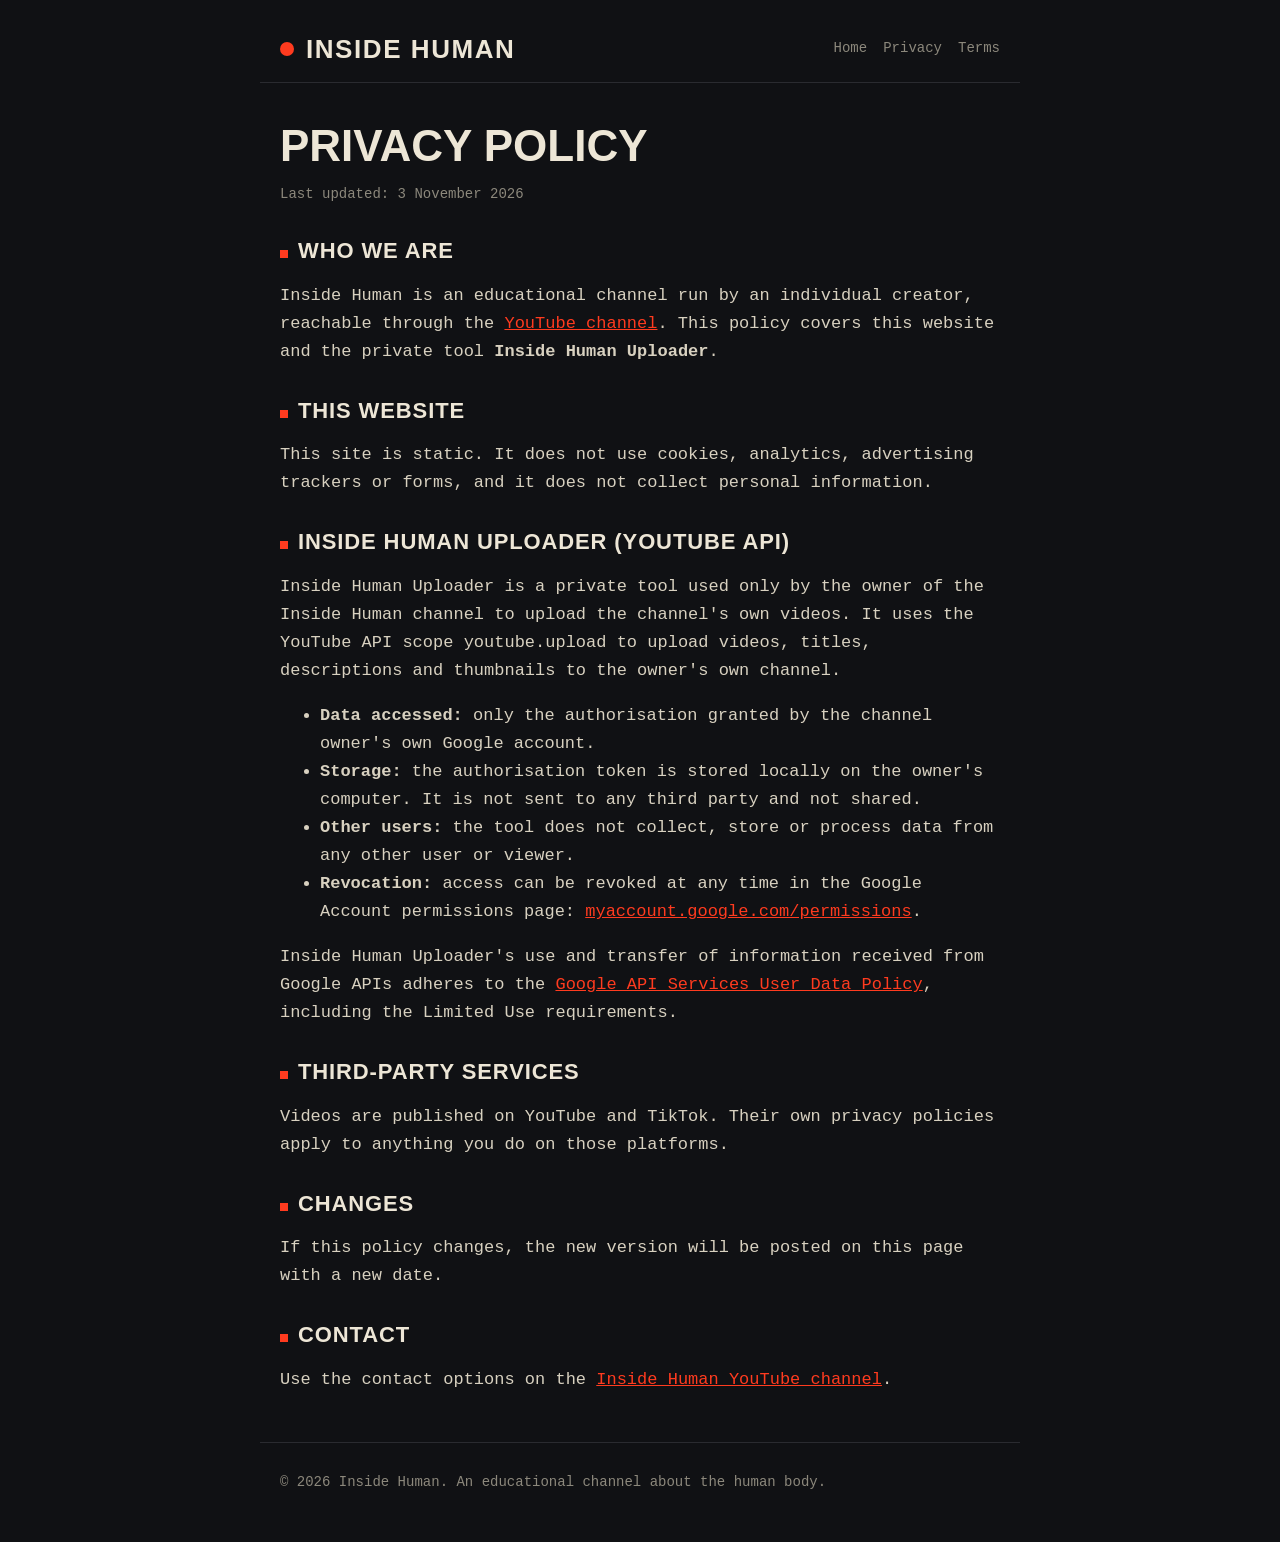
==== privacy.html @ ed04992b "Create privacy.html" ====
<!doctype html>
<html lang="en"><head><meta charset="utf-8"><meta name="viewport" content="width=device-width,initial-scale=1">
<title>Privacy Policy - Inside Human</title><meta name="description" content="Privacy policy for Inside Human and the Inside Human Uploader tool.">
<link rel="stylesheet" href="style.css"></head><body>
<header><span class="logo"></span><a class="brand" href="index.html">Inside Human</a>
<nav><a href="index.html">Home</a><a href="privacy.html">Privacy</a><a href="terms.html">Terms</a></nav></header><main>
<h1>Privacy Policy</h1>
<p class="small">Last updated: 3 November 2026</p>
<h2>Who we are</h2>
<p>Inside Human is an educational channel run by an individual creator, reachable through the <a href="https://www.youtube.com/@InsideHumanExtreme">YouTube channel</a>. This policy covers this website and the private tool <strong>Inside Human Uploader</strong>.</p>
<h2>This website</h2>
<p>This site is static. It does not use cookies, analytics, advertising trackers or forms, and it does not collect personal information.</p>
<h2>Inside Human Uploader (YouTube API)</h2>
<p>Inside Human Uploader is a private tool used only by the owner of the Inside Human channel to upload the channel's own videos. It uses the YouTube API scope <code>youtube.upload</code> to upload videos, titles, descriptions and thumbnails to the owner's own channel.</p>
<ul>
<li><strong>Data accessed:</strong> only the authorisation granted by the channel owner's own Google account.</li>
<li><strong>Storage:</strong> the authorisation token is stored locally on the owner's computer. It is not sent to any third party and not shared.</li>
<li><strong>Other users:</strong> the tool does not collect, store or process data from any other user or viewer.</li>
<li><strong>Revocation:</strong> access can be revoked at any time in the Google Account permissions page: <a href="https://myaccount.google.com/permissions">myaccount.google.com/permissions</a>.</li>
</ul>
<p>Inside Human Uploader's use and transfer of information received from Google APIs adheres to the <a href="https://developers.google.com/terms/api-services-user-data-policy">Google API Services User Data Policy</a>, including the Limited Use requirements.</p>
<h2>Third-party services</h2>
<p>Videos are published on YouTube and TikTok. Their own privacy policies apply to anything you do on those platforms.</p>
<h2>Changes</h2>
<p>If this policy changes, the new version will be posted on this page with a new date.</p>
<h2>Contact</h2>
<p>Use the contact options on the <a href="https://www.youtube.com/@InsideHumanExtreme">Inside Human YouTube channel</a>.</p>
</main><footer>&copy; 2026 Inside Human. An educational channel about the human body.</footer></body></html>
---- style.css ----
:root{--ink:#101114;--paper:#EDE6D6;--red:#FF3B1F;--graphite:#8C887C;--slate:#2A2B30}
*{box-sizing:border-box}
body{margin:0;background:var(--ink);color:var(--paper);font:17px/1.65 "IBM Plex Mono",ui-monospace,Menlo,Consolas,monospace}
header,main,footer{max-width:760px;margin:0 auto;padding:0 20px}
header{padding-top:36px;display:flex;align-items:center;gap:12px;border-bottom:1px solid var(--slate);padding-bottom:20px}
.logo{width:14px;height:14px;border-radius:50%;background:var(--red);flex:none}
.brand{font:800 26px/1 "Big Shoulders Display","Arial Narrow",Impact,sans-serif;letter-spacing:.06em;text-transform:uppercase;color:var(--paper);text-decoration:none}
nav{margin-left:auto;font-size:14px}
nav a{color:var(--graphite);margin-left:16px;text-decoration:none}
nav a:hover{color:var(--paper)}
h1{font:800 44px/1.05 "Big Shoulders Display","Arial Narrow",Impact,sans-serif;text-transform:uppercase;margin:40px 0 8px}
h2{font:800 22px/1.2 "Big Shoulders Display","Arial Narrow",Impact,sans-serif;text-transform:uppercase;letter-spacing:.04em;margin:32px 0 6px;color:var(--paper)}
h2::before{content:"";display:inline-block;width:8px;height:8px;background:var(--red);margin-right:10px}
p,li{color:#d8d1c0}
a{color:var(--red)}
.small{color:var(--graphite);font-size:14px}
footer{padding:28px 20px 48px;margin-top:48px;border-top:1px solid var(--slate);color:var(--graphite);font-size:14px}
@media(max-width:520px){h1{font-size:34px}}
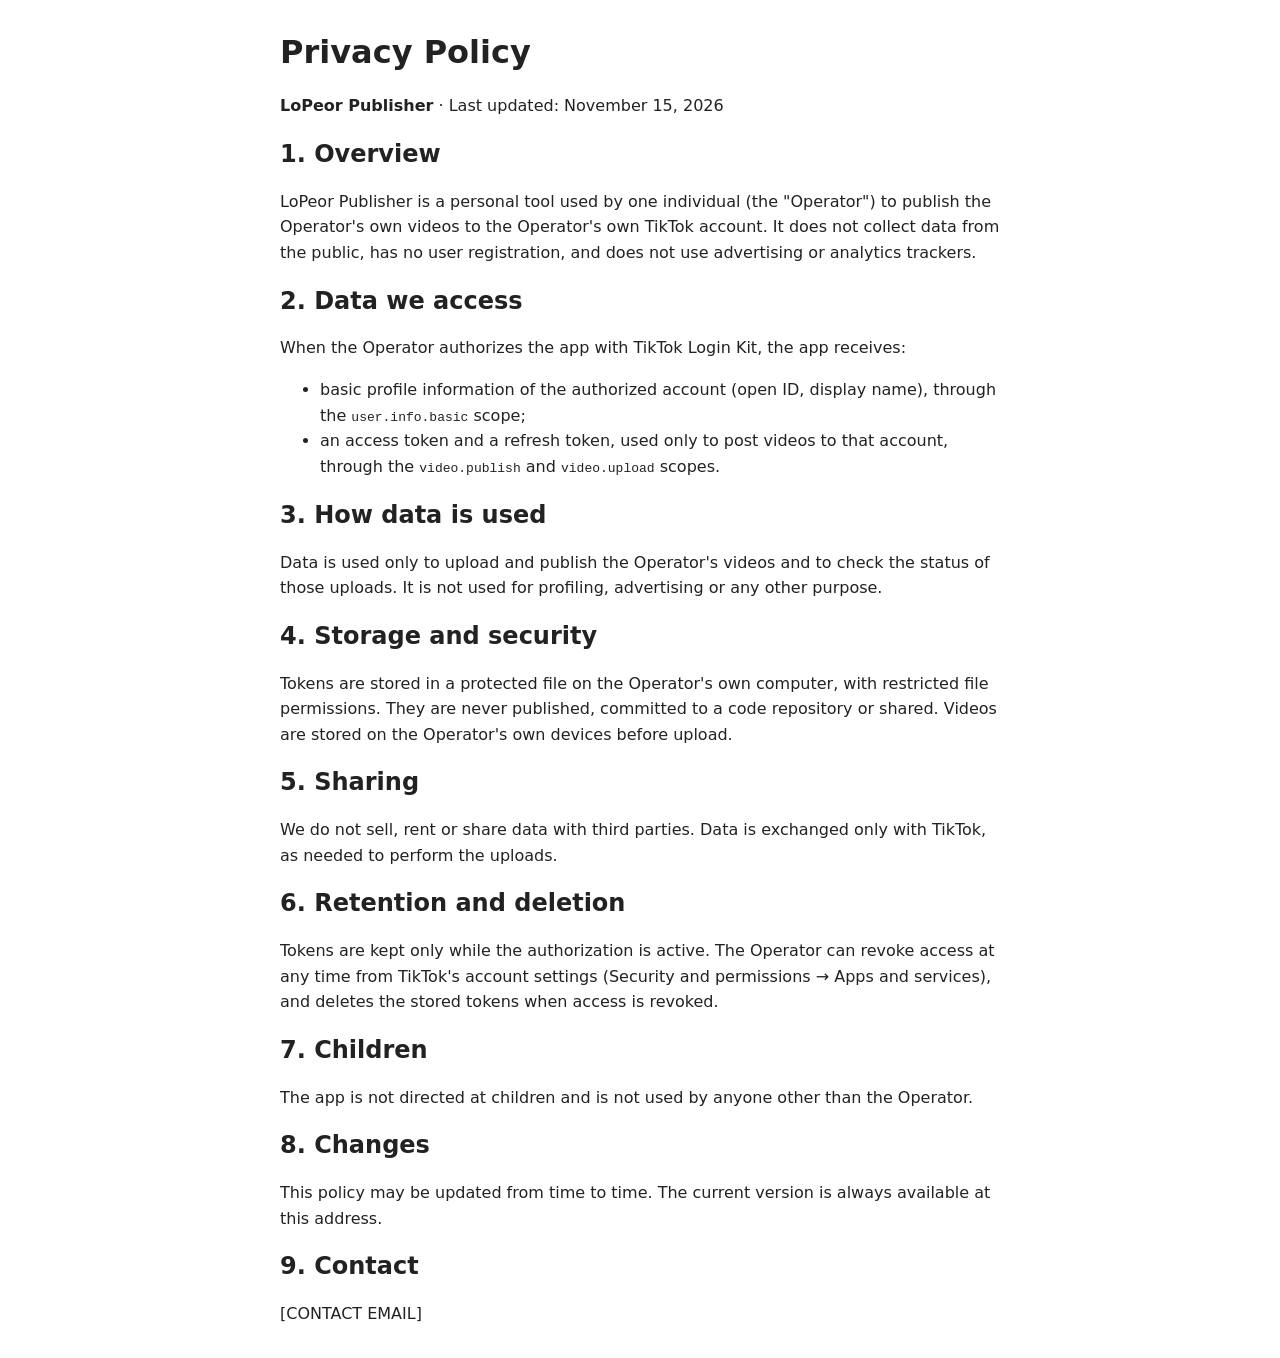
==== commit d077f1c7: "FOR CLAUDE" ====
--- a/privacy.html
+++ b/privacy.html
@@ -1,28 +1,44 @@
-<!doctype html>
-<html lang="en"><head><meta charset="utf-8"><meta name="viewport" content="width=device-width,initial-scale=1">
-<title>Privacy Policy - Inside Human</title><meta name="description" content="Privacy policy for Inside Human and the Inside Human Uploader tool.">
-<link rel="stylesheet" href="style.css"></head><body>
-<header><span class="logo"></span><a class="brand" href="index.html">Inside Human</a>
-<nav><a href="index.html">Home</a><a href="privacy.html">Privacy</a><a href="terms.html">Terms</a></nav></header><main>
+<!DOCTYPE html>
+<html lang="en">
+<head>
+<meta charset="utf-8">
+<meta name="viewport" content="width=device-width, initial-scale=1">
+<title>Privacy Policy - LoPeor Publisher</title>
+<style>body{font-family:system-ui,sans-serif;max-width:720px;margin:2rem auto;padding:0 1rem;line-height:1.6;color:#222}h1,h2{line-height:1.25}</style>
+</head>
+<body>
 <h1>Privacy Policy</h1>
-<p class="small">Last updated: 3 November 2026</p>
-<h2>Who we are</h2>
-<p>Inside Human is an educational channel run by an individual creator, reachable through the <a href="https://www.youtube.com/@InsideHumanExtreme">YouTube channel</a>. This policy covers this website and the private tool <strong>Inside Human Uploader</strong>.</p>
-<h2>This website</h2>
-<p>This site is static. It does not use cookies, analytics, advertising trackers or forms, and it does not collect personal information.</p>
-<h2>Inside Human Uploader (YouTube API)</h2>
-<p>Inside Human Uploader is a private tool used only by the owner of the Inside Human channel to upload the channel's own videos. It uses the YouTube API scope <code>youtube.upload</code> to upload videos, titles, descriptions and thumbnails to the owner's own channel.</p>
+<p><strong>LoPeor Publisher</strong> &middot; Last updated: November 15, 2026</p>
+
+<h2>1. Overview</h2>
+<p>LoPeor Publisher is a personal tool used by one individual (the "Operator") to publish the Operator's own videos to the Operator's own TikTok account. It does not collect data from the public, has no user registration, and does not use advertising or analytics trackers.</p>
+
+<h2>2. Data we access</h2>
+<p>When the Operator authorizes the app with TikTok Login Kit, the app receives:</p>
 <ul>
-<li><strong>Data accessed:</strong> only the authorisation granted by the channel owner's own Google account.</li>
-<li><strong>Storage:</strong> the authorisation token is stored locally on the owner's computer. It is not sent to any third party and not shared.</li>
-<li><strong>Other users:</strong> the tool does not collect, store or process data from any other user or viewer.</li>
-<li><strong>Revocation:</strong> access can be revoked at any time in the Google Account permissions page: <a href="https://myaccount.google.com/permissions">myaccount.google.com/permissions</a>.</li>
+<li>basic profile information of the authorized account (open ID, display name), through the <code>user.info.basic</code> scope;</li>
+<li>an access token and a refresh token, used only to post videos to that account, through the <code>video.publish</code> and <code>video.upload</code> scopes.</li>
 </ul>
-<p>Inside Human Uploader's use and transfer of information received from Google APIs adheres to the <a href="https://developers.google.com/terms/api-services-user-data-policy">Google API Services User Data Policy</a>, including the Limited Use requirements.</p>
-<h2>Third-party services</h2>
-<p>Videos are published on YouTube and TikTok. Their own privacy policies apply to anything you do on those platforms.</p>
-<h2>Changes</h2>
-<p>If this policy changes, the new version will be posted on this page with a new date.</p>
-<h2>Contact</h2>
-<p>Use the contact options on the <a href="https://www.youtube.com/@InsideHumanExtreme">Inside Human YouTube channel</a>.</p>
-</main><footer>&copy; 2026 Inside Human. An educational channel about the human body.</footer></body></html>
+
+<h2>3. How data is used</h2>
+<p>Data is used only to upload and publish the Operator's videos and to check the status of those uploads. It is not used for profiling, advertising or any other purpose.</p>
+
+<h2>4. Storage and security</h2>
+<p>Tokens are stored in a protected file on the Operator's own computer, with restricted file permissions. They are never published, committed to a code repository or shared. Videos are stored on the Operator's own devices before upload.</p>
+
+<h2>5. Sharing</h2>
+<p>We do not sell, rent or share data with third parties. Data is exchanged only with TikTok, as needed to perform the uploads.</p>
+
+<h2>6. Retention and deletion</h2>
+<p>Tokens are kept only while the authorization is active. The Operator can revoke access at any time from TikTok's account settings (Security and permissions &rarr; Apps and services), and deletes the stored tokens when access is revoked.</p>
+
+<h2>7. Children</h2>
+<p>The app is not directed at children and is not used by anyone other than the Operator.</p>
+
+<h2>8. Changes</h2>
+<p>This policy may be updated from time to time. The current version is always available at this address.</p>
+
+<h2>9. Contact</h2>
+<p>[CONTACT EMAIL]</p>
+</body>
+</html>
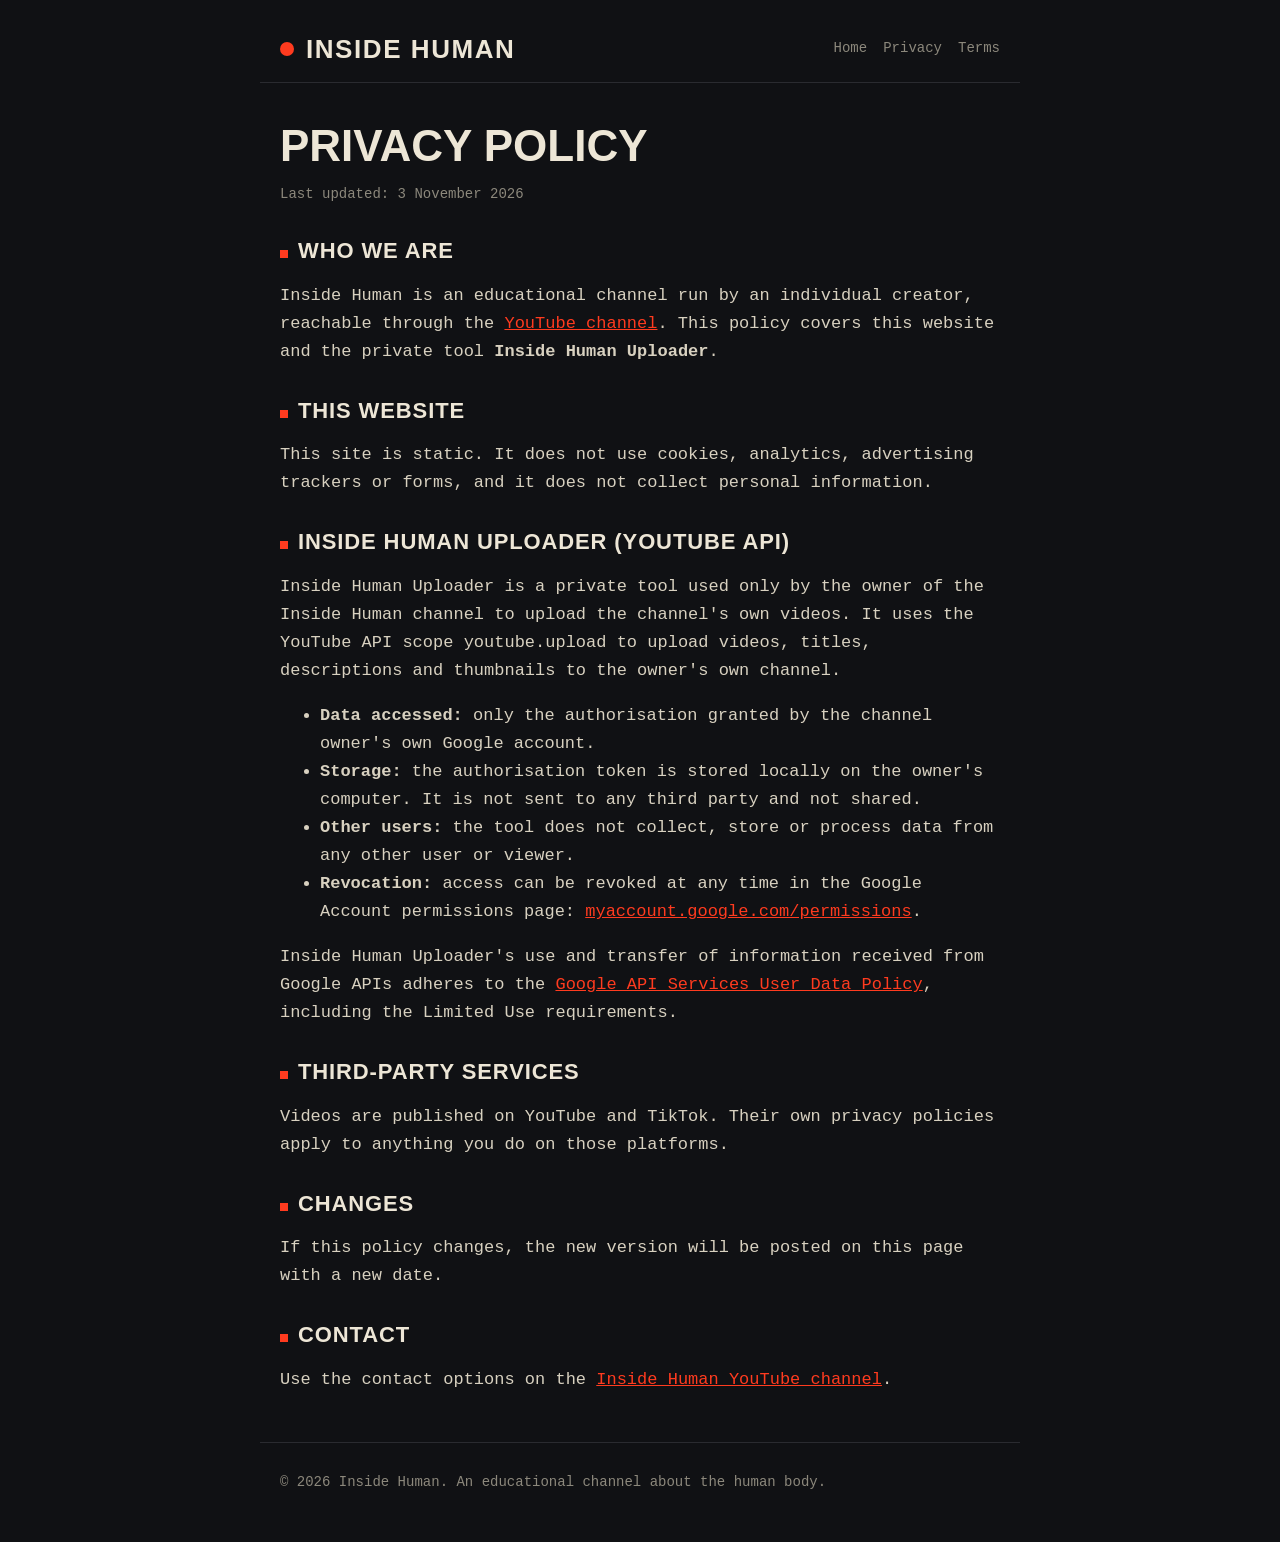
==== commit 29a1fa78: "Restore original privacy.html (Inside Human)" ====
--- a/privacy.html
+++ b/privacy.html
@@ -1,44 +1,28 @@
-<!DOCTYPE html>
-<html lang="en">
-<head>
-<meta charset="utf-8">
-<meta name="viewport" content="width=device-width, initial-scale=1">
-<title>Privacy Policy - LoPeor Publisher</title>
-<style>body{font-family:system-ui,sans-serif;max-width:720px;margin:2rem auto;padding:0 1rem;line-height:1.6;color:#222}h1,h2{line-height:1.25}</style>
-</head>
-<body>
+<!doctype html>
+<html lang="en"><head><meta charset="utf-8"><meta name="viewport" content="width=device-width,initial-scale=1">
+<title>Privacy Policy - Inside Human</title><meta name="description" content="Privacy policy for Inside Human and the Inside Human Uploader tool.">
+<link rel="stylesheet" href="style.css"></head><body>
+<header><span class="logo"></span><a class="brand" href="index.html">Inside Human</a>
+<nav><a href="index.html">Home</a><a href="privacy.html">Privacy</a><a href="terms.html">Terms</a></nav></header><main>
 <h1>Privacy Policy</h1>
-<p><strong>LoPeor Publisher</strong> &middot; Last updated: November 15, 2026</p>
-
-<h2>1. Overview</h2>
-<p>LoPeor Publisher is a personal tool used by one individual (the "Operator") to publish the Operator's own videos to the Operator's own TikTok account. It does not collect data from the public, has no user registration, and does not use advertising or analytics trackers.</p>
-
-<h2>2. Data we access</h2>
-<p>When the Operator authorizes the app with TikTok Login Kit, the app receives:</p>
+<p class="small">Last updated: 3 November 2026</p>
+<h2>Who we are</h2>
+<p>Inside Human is an educational channel run by an individual creator, reachable through the <a href="https://www.youtube.com/@InsideHumanExtreme">YouTube channel</a>. This policy covers this website and the private tool <strong>Inside Human Uploader</strong>.</p>
+<h2>This website</h2>
+<p>This site is static. It does not use cookies, analytics, advertising trackers or forms, and it does not collect personal information.</p>
+<h2>Inside Human Uploader (YouTube API)</h2>
+<p>Inside Human Uploader is a private tool used only by the owner of the Inside Human channel to upload the channel's own videos. It uses the YouTube API scope <code>youtube.upload</code> to upload videos, titles, descriptions and thumbnails to the owner's own channel.</p>
 <ul>
-<li>basic profile information of the authorized account (open ID, display name), through the <code>user.info.basic</code> scope;</li>
-<li>an access token and a refresh token, used only to post videos to that account, through the <code>video.publish</code> and <code>video.upload</code> scopes.</li>
+<li><strong>Data accessed:</strong> only the authorisation granted by the channel owner's own Google account.</li>
+<li><strong>Storage:</strong> the authorisation token is stored locally on the owner's computer. It is not sent to any third party and not shared.</li>
+<li><strong>Other users:</strong> the tool does not collect, store or process data from any other user or viewer.</li>
+<li><strong>Revocation:</strong> access can be revoked at any time in the Google Account permissions page: <a href="https://myaccount.google.com/permissions">myaccount.google.com/permissions</a>.</li>
 </ul>
-
-<h2>3. How data is used</h2>
-<p>Data is used only to upload and publish the Operator's videos and to check the status of those uploads. It is not used for profiling, advertising or any other purpose.</p>
-
-<h2>4. Storage and security</h2>
-<p>Tokens are stored in a protected file on the Operator's own computer, with restricted file permissions. They are never published, committed to a code repository or shared. Videos are stored on the Operator's own devices before upload.</p>
-
-<h2>5. Sharing</h2>
-<p>We do not sell, rent or share data with third parties. Data is exchanged only with TikTok, as needed to perform the uploads.</p>
-
-<h2>6. Retention and deletion</h2>
-<p>Tokens are kept only while the authorization is active. The Operator can revoke access at any time from TikTok's account settings (Security and permissions &rarr; Apps and services), and deletes the stored tokens when access is revoked.</p>
-
-<h2>7. Children</h2>
-<p>The app is not directed at children and is not used by anyone other than the Operator.</p>
-
-<h2>8. Changes</h2>
-<p>This policy may be updated from time to time. The current version is always available at this address.</p>
-
-<h2>9. Contact</h2>
-<p>[CONTACT EMAIL]</p>
-</body>
-</html>
+<p>Inside Human Uploader's use and transfer of information received from Google APIs adheres to the <a href="https://developers.google.com/terms/api-services-user-data-policy">Google API Services User Data Policy</a>, including the Limited Use requirements.</p>
+<h2>Third-party services</h2>
+<p>Videos are published on YouTube and TikTok. Their own privacy policies apply to anything you do on those platforms.</p>
+<h2>Changes</h2>
+<p>If this policy changes, the new version will be posted on this page with a new date.</p>
+<h2>Contact</h2>
+<p>Use the contact options on the <a href="https://www.youtube.com/@InsideHumanExtreme">Inside Human YouTube channel</a>.</p>
+</main><footer>&copy; 2026 Inside Human. An educational channel about the human body.</footer></body></html>
--- a/style.css
+++ b/style.css
@@ -0,0 +1,18 @@
+:root{--ink:#101114;--paper:#EDE6D6;--red:#FF3B1F;--graphite:#8C887C;--slate:#2A2B30}
+*{box-sizing:border-box}
+body{margin:0;background:var(--ink);color:var(--paper);font:17px/1.65 "IBM Plex Mono",ui-monospace,Menlo,Consolas,monospace}
+header,main,footer{max-width:760px;margin:0 auto;padding:0 20px}
+header{padding-top:36px;display:flex;align-items:center;gap:12px;border-bottom:1px solid var(--slate);padding-bottom:20px}
+.logo{width:14px;height:14px;border-radius:50%;background:var(--red);flex:none}
+.brand{font:800 26px/1 "Big Shoulders Display","Arial Narrow",Impact,sans-serif;letter-spacing:.06em;text-transform:uppercase;color:var(--paper);text-decoration:none}
+nav{margin-left:auto;font-size:14px}
+nav a{color:var(--graphite);margin-left:16px;text-decoration:none}
+nav a:hover{color:var(--paper)}
+h1{font:800 44px/1.05 "Big Shoulders Display","Arial Narrow",Impact,sans-serif;text-transform:uppercase;margin:40px 0 8px}
+h2{font:800 22px/1.2 "Big Shoulders Display","Arial Narrow",Impact,sans-serif;text-transform:uppercase;letter-spacing:.04em;margin:32px 0 6px;color:var(--paper)}
+h2::before{content:"";display:inline-block;width:8px;height:8px;background:var(--red);margin-right:10px}
+p,li{color:#d8d1c0}
+a{color:var(--red)}
+.small{color:var(--graphite);font-size:14px}
+footer{padding:28px 20px 48px;margin-top:48px;border-top:1px solid var(--slate);color:var(--graphite);font-size:14px}
+@media(max-width:520px){h1{font-size:34px}}
